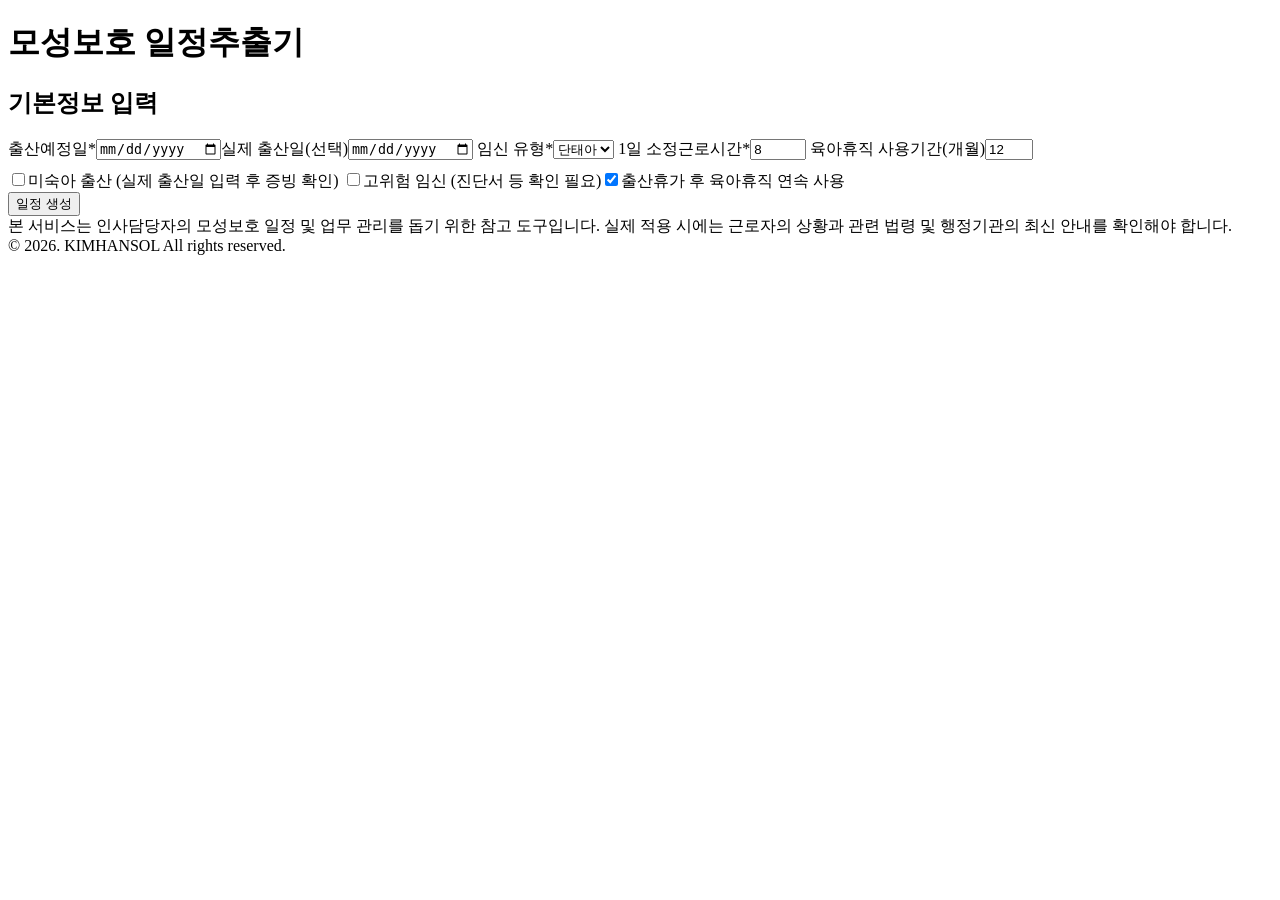
==== index.html @ 8192cdb0 "Add files via upload" ====
<!doctype html><html lang="ko"><head><meta charset="utf-8"><meta name="viewport" content="width=device-width,initial-scale=1">
<title>모성보호 일정추출기</title><link rel="stylesheet" href="css/app.css"></head><body>
<header><h1>모성보호 일정추출기</h1><span class="upd" id="upd"></span></header>
<main>
<section class="card"><h2 data-ic="📝">기본정보 입력</h2><div class="grid">
<label>출산예정일*<input type="date" id="edd"></label><label>실제 출산일(선택)<input type="date" id="birth"></label>
<label>임신 유형*<select id="multiple"><option value="0">단태아</option><option value="1">다태아</option></select></label>
<label>1일 소정근로시간*<input type="number" id="hours" value="8" min="1" max="8" step="0.5"></label>
<label>육아휴직 사용기간(개월)<input type="number" id="months" value="12" min="1" max="24"></label></div>
<div class="grid" style="margin-top:10px"><label class="ck"><input type="checkbox" id="prem">미숙아 출산 (실제 출산일 입력 후 증빙 확인)</label>
<label class="ck"><input type="checkbox" id="hr">고위험 임신 (진단서 등 확인 필요)</label><label class="ck"><input type="checkbox" id="linked" checked>출산휴가 후 육아휴직 연속 사용</label></div>
<button id="go">일정 생성</button> </section>
<div id="res" hidden><section class="card"><h2 data-ic="📅">일정 요약</h2><div class="cards" id="sum"></div><div id="warns"></div></section>
<section class="card"><h2 data-ic="🗓️">타임라인</h2><div id="tl"></div></section>
<section class="card"><h2 data-ic="📋">상세 일정표</h2><div class="wrap"><table><thead><tr><th>구분</th><th>시작일</th><th>종료일</th><th>기간</th><th>상태</th><th>적용 제도·근거</th><th></th></tr></thead><tbody id="tbody"></tbody></table></div>
<p class="note">근거: 근로기준법 제74조 (<a href="https://www.law.go.kr/법령/근로기준법" target="_blank" rel="noopener">국가법령정보센터</a>) · 임신기 단축(12주 이내/32주 이후, 고위험 전 기간) 안내 <a href="https://www.korea.kr/news/policyNewsView.do?newsId=148940076" target="_blank" rel="noopener">정책브리핑</a></p></section>
</div>
</main>
<footer>본 서비스는 인사담당자의 모성보호 일정 및 업무 관리를 돕기 위한 참고 도구입니다. 실제 적용 시에는 근로자의 상황과 관련 법령 및 행정기관의 최신 안내를 확인해야 합니다.<br>© 2026. KIMHANSOL All rights reserved.</footer>
<dialog id="dlg"><form method="dialog"><h2 id="dl-t"></h2><label>시작일<input type="date" id="d-s"></label><label>종료일<input type="date" id="d-e"></label><p class="note" id="d-sg"></p>
<div class="row"><button type="button" class="sec" id="d-reset">자동값으로 복원</button><button value="cancel" class="sec">취소</button><button id="d-save" value="ok">저장</button></div></form></dialog>
<script src="js/date-utils.js"></script><script src="js/regulations.js"></script><script src="js/leave-calculator.js"></script><script src="js/app.js"></script>
</body></html>
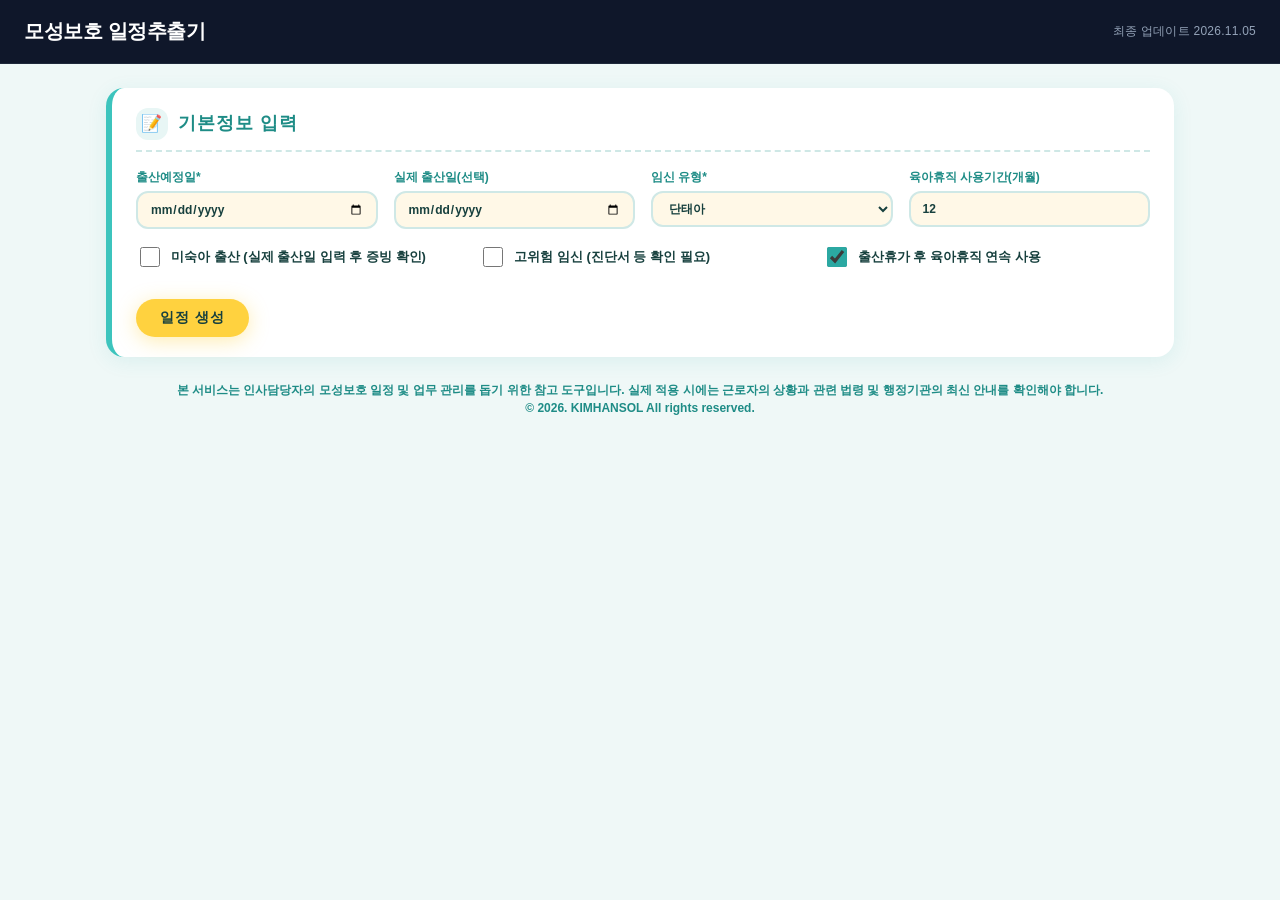
==== commit 981340e3: "Add files via upload" ====
--- a/index.html
+++ b/index.html
@@ -5,7 +5,6 @@
 <section class="card"><h2 data-ic="📝">기본정보 입력</h2><div class="grid">
 <label>출산예정일*<input type="date" id="edd"></label><label>실제 출산일(선택)<input type="date" id="birth"></label>
 <label>임신 유형*<select id="multiple"><option value="0">단태아</option><option value="1">다태아</option></select></label>
-<label>1일 소정근로시간*<input type="number" id="hours" value="8" min="1" max="8" step="0.5"></label>
 <label>육아휴직 사용기간(개월)<input type="number" id="months" value="12" min="1" max="24"></label></div>
 <div class="grid" style="margin-top:10px"><label class="ck"><input type="checkbox" id="prem">미숙아 출산 (실제 출산일 입력 후 증빙 확인)</label>
 <label class="ck"><input type="checkbox" id="hr">고위험 임신 (진단서 등 확인 필요)</label><label class="ck"><input type="checkbox" id="linked" checked>출산휴가 후 육아휴직 연속 사용</label></div>
@@ -13,7 +12,7 @@
 <div id="res" hidden><section class="card"><h2 data-ic="📅">일정 요약</h2><div class="cards" id="sum"></div><div id="warns"></div></section>
 <section class="card"><h2 data-ic="🗓️">타임라인</h2><div id="tl"></div></section>
 <section class="card"><h2 data-ic="📋">상세 일정표</h2><div class="wrap"><table><thead><tr><th>구분</th><th>시작일</th><th>종료일</th><th>기간</th><th>상태</th><th>적용 제도·근거</th><th></th></tr></thead><tbody id="tbody"></tbody></table></div>
-<p class="note">근거: 근로기준법 제74조 (<a href="https://www.law.go.kr/법령/근로기준법" target="_blank" rel="noopener">국가법령정보센터</a>) · 임신기 단축(12주 이내/32주 이후, 고위험 전 기간) 안내 <a href="https://www.korea.kr/news/policyNewsView.do?newsId=148940076" target="_blank" rel="noopener">정책브리핑</a></p></section>
+<p class="note">*임신기 근로시간 단축: 1일 근로시간이 8시간 미만인 경우 6시간이 되도록 단축 허용</p></section>
 </div>
 </main>
 <footer>본 서비스는 인사담당자의 모성보호 일정 및 업무 관리를 돕기 위한 참고 도구입니다. 실제 적용 시에는 근로자의 상황과 관련 법령 및 행정기관의 최신 안내를 확인해야 합니다.<br>© 2026. KIMHANSOL All rights reserved.</footer>
--- a/css/app.css
+++ b/css/app.css
@@ -0,0 +1,46 @@
+/* 절충안: 본문=Flip7 원색감(teal·coral·gold, 단색 버튼) / 헤더=Dock(다크 네이비 플랫) */
+:root{--teal:#2BA8A2;--tealL:#3CC4BD;--tealD:#1E8C86;--tealBG:#E8F6F5;--gold:#FFD23F;--goldL:#FFE47A;--goldD:#E6B800;--coral:#EF6C4A;--coralD:#D45233;
+--cream:#FFF8E7;--sky:#5DADE2;--surf:#EFF8F7;--ok:#27AE60;--red:#DC2626;--ink:#17403E;--line:#CFE8E6;--dark:#0F172A;
+--r-sm:8px;--r-md:12px;--r-lg:18px;--r-xl:24px;--bounce:cubic-bezier(.34,1.56,.64,1);
+--sh-card:0 4px 20px rgba(43,168,162,.10);--sh-gold:0 4px 20px rgba(255,210,63,.40);--sh-teal:0 4px 20px rgba(43,168,162,.30);--sh-focus:0 0 0 4px rgba(43,168,162,.15)}
+*{box-sizing:border-box}
+body{margin:0;font:14px/1.55 -apple-system,BlinkMacSystemFont,'Apple SD Gothic Neo','Malgun Gothic',sans-serif;font-weight:500;background:var(--surf);color:var(--ink)}
+/* 헤더: Dock */
+header{background:var(--dark);padding:16px 24px;display:flex;gap:16px;align-items:center;flex-wrap:wrap;border-bottom:1px solid #1E293B}
+header h1{margin:0;font-size:20px;font-weight:700;letter-spacing:-.02em;color:#fff}
+.badge{background:var(--ok);color:#fff;border-radius:8px;padding:5px 14px;font-size:13px;font-weight:600}
+.upd{margin-left:auto;color:#94A3B8;font-size:12px;font-weight:500;letter-spacing:.02em}
+main{max-width:1100px;margin:24px auto;padding:0 16px}
+.card{background:#fff;border-radius:var(--r-lg);border-left:6px solid var(--tealL);padding:20px 24px;margin-bottom:24px;box-shadow:var(--sh-card)}
+h2{display:flex;align-items:center;gap:10px;font-size:18px;font-weight:800;letter-spacing:1px;margin:0 0 16px;padding-bottom:10px;border-bottom:2px dashed var(--line);color:var(--tealD)}
+h2::before{content:attr(data-ic);display:inline-flex;align-items:center;justify-content:center;width:32px;height:32px;border-radius:var(--r-md);background:var(--tealBG);font-size:17px}
+.grid{display:grid;grid-template-columns:repeat(auto-fit,minmax(200px,1fr));gap:16px}
+label{display:flex;flex-direction:column;font-size:12px;font-weight:700;gap:4px;color:var(--tealD)}
+label.ck{flex-direction:row;align-items:center;gap:8px;font-size:13px;color:var(--ink);min-height:36px}
+input,select{min-height:36px;padding:7px 12px;background:var(--cream);border:2px solid var(--line);border-radius:var(--r-md);font:inherit;color:var(--ink);width:100%;transition:all .25s var(--bounce)}
+input:focus,select:focus{outline:0;border-color:var(--teal);box-shadow:var(--sh-focus)}
+input[type=checkbox]{width:20px;min-height:20px;height:20px;accent-color:var(--teal);padding:0}
+/* 버튼: 단색 필 + 골드 글로우 */
+button{min-height:36px;background:var(--gold);color:var(--ink);border:0;border-radius:999px;padding:8px 24px;cursor:pointer;font:inherit;font-weight:800;letter-spacing:1px;box-shadow:var(--sh-gold);transition:transform .2s var(--bounce),filter .2s}
+button:hover{filter:brightness(.97);transform:translateY(-1px)}button:active{transform:scale(.95)}
+button.sec{background:#fff;color:var(--tealD);border:2px solid var(--teal);box-shadow:none;padding:4px 16px}
+button.or{background:var(--teal);color:#fff;box-shadow:var(--sh-teal)}
+#go{margin-top:24px}#hrx{margin-left:8px}#hrx button{margin-top:24px}
+.cards{display:grid;grid-template-columns:repeat(auto-fit,minmax(230px,1fr));gap:16px}
+.sc{background:var(--tealBG);border-radius:var(--r-lg);padding:12px 16px}.sc small{color:var(--tealD);display:block;font-weight:700;font-size:12px}.sc b{font-size:15px;font-weight:800}
+.sc.ok{background:#EAF8EF}.sc.bad{background:#FDECEA}.sc.bad small,.sc.bad b{color:var(--red)}
+.warn{background:#FFF1EC;border-left:6px solid var(--coral);padding:8px 14px;margin:8px 0;border-radius:var(--r-md);font-size:13px;font-weight:600}
+.tlw{overflow-x:auto}.tl{position:relative;min-width:640px;padding-top:22px;margin:8px 0}.tr{position:relative;height:30px;margin:6px 0}
+.tb{position:absolute;top:0;height:26px;border-radius:999px;color:#fff;font-size:12px;font-weight:700;padding:3px 12px;overflow:hidden;white-space:nowrap;cursor:pointer;box-shadow:0 2px 8px rgba(0,0,0,.12);transition:transform .2s var(--bounce)}.tb:hover{transform:scale(1.03)}
+.tbo{position:absolute;top:5px;font-size:12px;font-weight:700;color:var(--ink);white-space:nowrap;cursor:pointer}
+.tk{position:absolute;top:0;bottom:0;border-left:1px dashed var(--line)}.tk span{position:absolute;top:0;left:3px;font-size:10px;font-weight:700;color:var(--tealD);white-space:nowrap}
+.edd{position:absolute;top:18px;bottom:-4px;width:3px;border-radius:2px;background:var(--goldD);box-shadow:var(--sh-gold)}
+table{border-collapse:separate;border-spacing:0;width:100%;font-size:13px}
+th,td{border-bottom:1px solid var(--line);padding:10px 8px;text-align:left;vertical-align:top}
+th{background:var(--tealBG);color:var(--tealD);font-weight:800;white-space:nowrap}th:first-child{border-radius:var(--r-md) 0 0 0}th:last-child{border-radius:0 var(--r-md) 0 0}
+.man{color:var(--coralD);font-weight:800}.auto{color:var(--tealD);font-weight:800}td input{padding:4px 8px;min-height:32px;font-size:12px}.wrap{overflow-x:auto}
+a{color:var(--tealD);font-weight:700}.note{font-size:12px;color:#5f7f7d}
+footer{max-width:1100px;margin:0 auto 32px;padding:0 16px;font-size:12px;color:var(--tealD);text-align:center;font-weight:600}
+dialog{border:0;border-radius:var(--r-xl);padding:24px;max-width:440px;width:92%;box-shadow:0 8px 32px rgba(0,0,0,.16);border-top:6px solid var(--gold)}
+dialog::backdrop{background:rgba(23,64,62,.45)}dialog label{margin-top:12px}.row{display:flex;gap:8px;margin-top:20px;justify-content:flex-end;flex-wrap:wrap}
+[hidden]{display:none!important}@media(max-width:600px){header h1{font-size:17px}.card{padding:16px}}
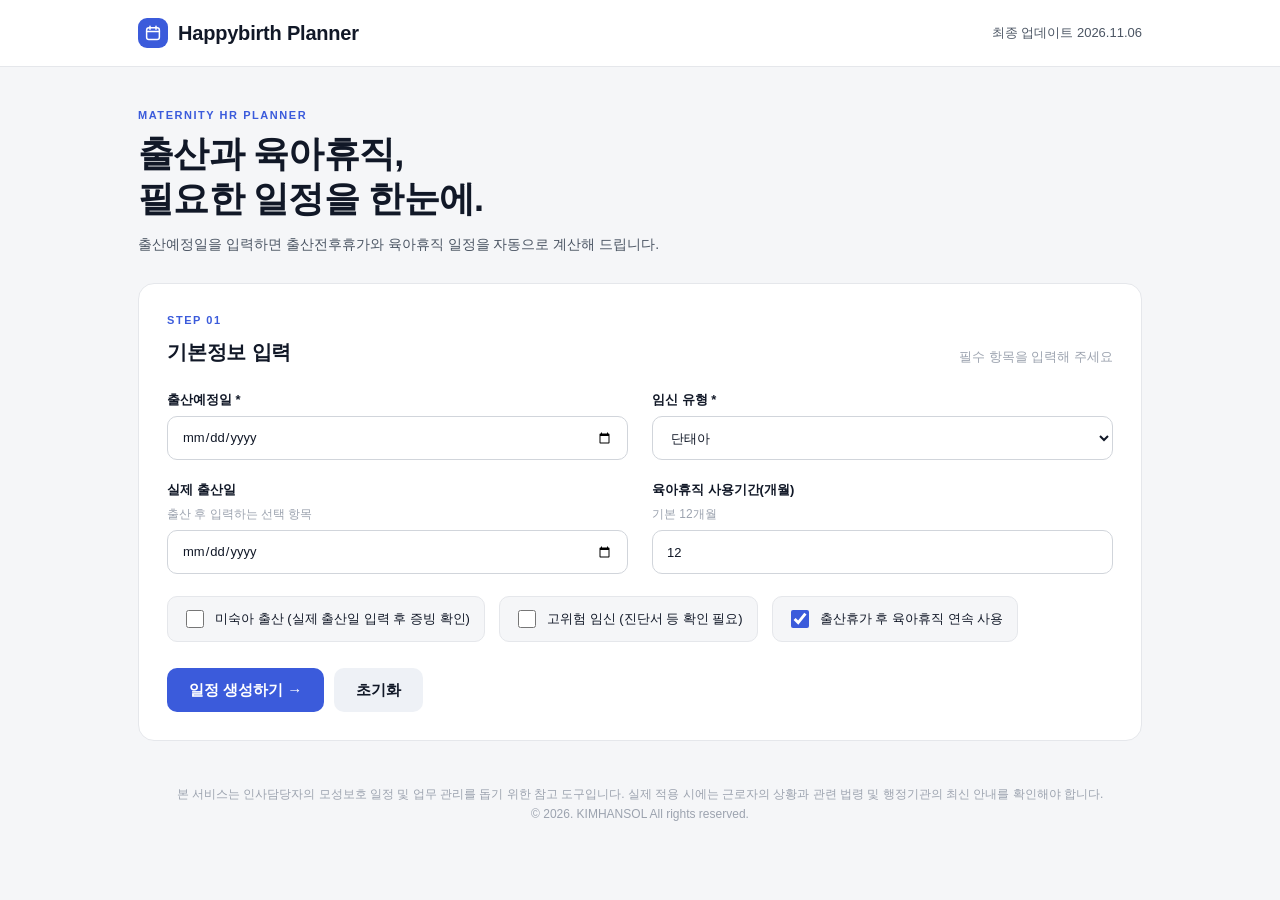
==== commit c085e1c0: "Add files via upload 전반적인 디자인 및 일부 구조, 기능" ====
--- a/index.html
+++ b/index.html
@@ -1,18 +1,30 @@
 <!doctype html><html lang="ko"><head><meta charset="utf-8"><meta name="viewport" content="width=device-width,initial-scale=1">
-<title>모성보호 일정추출기</title><link rel="stylesheet" href="css/app.css"></head><body>
-<header><h1>모성보호 일정추출기</h1><span class="upd" id="upd"></span></header>
+<title>Happybirth Planner</title><link rel="stylesheet" href="css/app.css"></head><body>
+<header><div class="wrapc"><div class="logo"><i><svg viewBox="0 0 24 24" width="18" height="18" fill="none" stroke="#fff" stroke-width="2" stroke-linecap="round" stroke-linejoin="round" aria-hidden="true"><rect x="3.5" y="5" width="17" height="15.5" rx="3"/><path d="M3.5 10h17M8 3v4M16 3v4"/></svg></i>Happybirth Planner</div><span class="upd" id="upd"></span></div></header>
 <main>
-<section class="card"><h2 data-ic="📝">기본정보 입력</h2><div class="grid">
-<label>출산예정일*<input type="date" id="edd"></label><label>실제 출산일(선택)<input type="date" id="birth"></label>
-<label>임신 유형*<select id="multiple"><option value="0">단태아</option><option value="1">다태아</option></select></label>
-<label>육아휴직 사용기간(개월)<input type="number" id="months" value="12" min="1" max="24"></label></div>
-<div class="grid" style="margin-top:10px"><label class="ck"><input type="checkbox" id="prem">미숙아 출산 (실제 출산일 입력 후 증빙 확인)</label>
-<label class="ck"><input type="checkbox" id="hr">고위험 임신 (진단서 등 확인 필요)</label><label class="ck"><input type="checkbox" id="linked" checked>출산휴가 후 육아휴직 연속 사용</label></div>
-<button id="go">일정 생성</button> </section>
-<div id="res" hidden><section class="card"><h2 data-ic="📅">일정 요약</h2><div class="cards" id="sum"></div><div id="warns"></div></section>
-<section class="card"><h2 data-ic="🗓️">타임라인</h2><div id="tl"></div></section>
-<section class="card"><h2 data-ic="📋">상세 일정표</h2><div class="wrap"><table><thead><tr><th>구분</th><th>시작일</th><th>종료일</th><th>기간</th><th>상태</th><th>적용 제도·근거</th><th></th></tr></thead><tbody id="tbody"></tbody></table></div>
+<div id="inp">
+<p class="eyebrow">Maternity HR Planner</p><h1>출산과 육아휴직,<br>필요한 일정을 한눈에.</h1>
+<p class="lead">출산예정일을 입력하면 출산전후휴가와 육아휴직 일정을 자동으로 계산해 드립니다.</p>
+<section class="card"><div class="chead"><div><p class="eyebrow">Step 01</p><h2>기본정보 입력</h2></div><span class="hint">필수 항목을 입력해 주세요</span></div>
+<div class="grid">
+<label>출산예정일 *<input type="date" id="edd"></label>
+<label>임신 유형 *<select id="multiple"><option value="0">단태아</option><option value="1">다태아</option></select></label>
+<label>실제 출산일<small>출산 후 입력하는 선택 항목</small><input type="date" id="birth"></label>
+<label>육아휴직 사용기간(개월)<small>기본 12개월</small><input type="number" id="months" value="12" min="1" max="24"></label></div>
+<div class="opts"><label class="ck"><input type="checkbox" id="prem">미숙아 출산 (실제 출산일 입력 후 증빙 확인)</label>
+<label class="ck"><input type="checkbox" id="hr">고위험 임신 (진단서 등 확인 필요)</label>
+<label class="ck"><input type="checkbox" id="linked" checked>출산휴가 후 육아휴직 연속 사용</label></div>
+<div class="btns"><button id="go">일정 생성하기 →</button><button class="sec" id="reset" type="button">초기화</button></div></section>
+</div>
+<div id="res" hidden>
+<div class="rhead"><div><p class="eyebrow">Timeline</p><h1>모성보호 일정</h1><p class="lead" id="rs"></p></div>
+<div class="ract noprint"><button class="sec" id="back" type="button">처음으로</button></div></div>
+<div class="cards" id="sum"></div><div id="chk"></div><div id="warns"></div>
+<section class="card"><div class="chead"><div><h2>주요 일정</h2></div><span class="hint noprint">일정별 날짜 수정 가능</span></div><div class="kcs" id="key"></div></section>
+<section class="card"><div class="chead"><div><h2>타임라인</h2></div></div><div id="tl"></div></section>
+<section class="card"><div class="chead"><div><h2>상세 일정표</h2></div></div><div class="wrap"><table><thead><tr><th>일정</th><th>시작일</th><th>종료일</th><th>기간</th><th>구분</th><th>적용 제도·근거</th><th class="noprint">수정</th></tr></thead><tbody id="tbody"></tbody></table></div>
 <p class="note">*임신기 근로시간 단축: 1일 근로시간이 8시간 미만인 경우 6시간이 되도록 단축 허용</p></section>
+
 </div>
 </main>
 <footer>본 서비스는 인사담당자의 모성보호 일정 및 업무 관리를 돕기 위한 참고 도구입니다. 실제 적용 시에는 근로자의 상황과 관련 법령 및 행정기관의 최신 안내를 확인해야 합니다.<br>© 2026. KIMHANSOL All rights reserved.</footer>
--- a/css/app.css
+++ b/css/app.css
@@ -1,46 +1,76 @@
-/* 절충안: 본문=Flip7 원색감(teal·coral·gold, 단색 버튼) / 헤더=Dock(다크 네이비 플랫) */
-:root{--teal:#2BA8A2;--tealL:#3CC4BD;--tealD:#1E8C86;--tealBG:#E8F6F5;--gold:#FFD23F;--goldL:#FFE47A;--goldD:#E6B800;--coral:#EF6C4A;--coralD:#D45233;
---cream:#FFF8E7;--sky:#5DADE2;--surf:#EFF8F7;--ok:#27AE60;--red:#DC2626;--ink:#17403E;--line:#CFE8E6;--dark:#0F172A;
---r-sm:8px;--r-md:12px;--r-lg:18px;--r-xl:24px;--bounce:cubic-bezier(.34,1.56,.64,1);
---sh-card:0 4px 20px rgba(43,168,162,.10);--sh-gold:0 4px 20px rgba(255,210,63,.40);--sh-teal:0 4px 20px rgba(43,168,162,.30);--sh-focus:0 0 0 4px rgba(43,168,162,.15)}
+/* Happybirth Planner — 파란 단색 액센트, 흰 카드(1px 테두리·16px), 넉넉한 여백, 영문 라벨+큰 제목 위계 */
+:root{--acc:#3B5BDB;--accH:#364FC7;--accBG:#EEF2FF;--tx:#111827;--tx2:#4B5563;--mut:#9CA3AF;--bd:#E5E7EB;--bg:#F5F6F8;--sec:#EEF1F6;--secH:#E3E8F0;
+--green:#2B8A63;--red:#DC2626;--redBG:#FEF2F2;--okBG:#ECFDF5;--amber:#B45309;--amberBG:#FFF4E5;--r:16px;--r-sm:10px}
 *{box-sizing:border-box}
-body{margin:0;font:14px/1.55 -apple-system,BlinkMacSystemFont,'Apple SD Gothic Neo','Malgun Gothic',sans-serif;font-weight:500;background:var(--surf);color:var(--ink)}
-/* 헤더: Dock */
-header{background:var(--dark);padding:16px 24px;display:flex;gap:16px;align-items:center;flex-wrap:wrap;border-bottom:1px solid #1E293B}
-header h1{margin:0;font-size:20px;font-weight:700;letter-spacing:-.02em;color:#fff}
-.badge{background:var(--ok);color:#fff;border-radius:8px;padding:5px 14px;font-size:13px;font-weight:600}
-.upd{margin-left:auto;color:#94A3B8;font-size:12px;font-weight:500;letter-spacing:.02em}
-main{max-width:1100px;margin:24px auto;padding:0 16px}
-.card{background:#fff;border-radius:var(--r-lg);border-left:6px solid var(--tealL);padding:20px 24px;margin-bottom:24px;box-shadow:var(--sh-card)}
-h2{display:flex;align-items:center;gap:10px;font-size:18px;font-weight:800;letter-spacing:1px;margin:0 0 16px;padding-bottom:10px;border-bottom:2px dashed var(--line);color:var(--tealD)}
-h2::before{content:attr(data-ic);display:inline-flex;align-items:center;justify-content:center;width:32px;height:32px;border-radius:var(--r-md);background:var(--tealBG);font-size:17px}
-.grid{display:grid;grid-template-columns:repeat(auto-fit,minmax(200px,1fr));gap:16px}
-label{display:flex;flex-direction:column;font-size:12px;font-weight:700;gap:4px;color:var(--tealD)}
-label.ck{flex-direction:row;align-items:center;gap:8px;font-size:13px;color:var(--ink);min-height:36px}
-input,select{min-height:36px;padding:7px 12px;background:var(--cream);border:2px solid var(--line);border-radius:var(--r-md);font:inherit;color:var(--ink);width:100%;transition:all .25s var(--bounce)}
-input:focus,select:focus{outline:0;border-color:var(--teal);box-shadow:var(--sh-focus)}
-input[type=checkbox]{width:20px;min-height:20px;height:20px;accent-color:var(--teal);padding:0}
-/* 버튼: 단색 필 + 골드 글로우 */
-button{min-height:36px;background:var(--gold);color:var(--ink);border:0;border-radius:999px;padding:8px 24px;cursor:pointer;font:inherit;font-weight:800;letter-spacing:1px;box-shadow:var(--sh-gold);transition:transform .2s var(--bounce),filter .2s}
-button:hover{filter:brightness(.97);transform:translateY(-1px)}button:active{transform:scale(.95)}
-button.sec{background:#fff;color:var(--tealD);border:2px solid var(--teal);box-shadow:none;padding:4px 16px}
-button.or{background:var(--teal);color:#fff;box-shadow:var(--sh-teal)}
-#go{margin-top:24px}#hrx{margin-left:8px}#hrx button{margin-top:24px}
-.cards{display:grid;grid-template-columns:repeat(auto-fit,minmax(230px,1fr));gap:16px}
-.sc{background:var(--tealBG);border-radius:var(--r-lg);padding:12px 16px}.sc small{color:var(--tealD);display:block;font-weight:700;font-size:12px}.sc b{font-size:15px;font-weight:800}
-.sc.ok{background:#EAF8EF}.sc.bad{background:#FDECEA}.sc.bad small,.sc.bad b{color:var(--red)}
-.warn{background:#FFF1EC;border-left:6px solid var(--coral);padding:8px 14px;margin:8px 0;border-radius:var(--r-md);font-size:13px;font-weight:600}
-.tlw{overflow-x:auto}.tl{position:relative;min-width:640px;padding-top:22px;margin:8px 0}.tr{position:relative;height:30px;margin:6px 0}
-.tb{position:absolute;top:0;height:26px;border-radius:999px;color:#fff;font-size:12px;font-weight:700;padding:3px 12px;overflow:hidden;white-space:nowrap;cursor:pointer;box-shadow:0 2px 8px rgba(0,0,0,.12);transition:transform .2s var(--bounce)}.tb:hover{transform:scale(1.03)}
-.tbo{position:absolute;top:5px;font-size:12px;font-weight:700;color:var(--ink);white-space:nowrap;cursor:pointer}
-.tk{position:absolute;top:0;bottom:0;border-left:1px dashed var(--line)}.tk span{position:absolute;top:0;left:3px;font-size:10px;font-weight:700;color:var(--tealD);white-space:nowrap}
-.edd{position:absolute;top:18px;bottom:-4px;width:3px;border-radius:2px;background:var(--goldD);box-shadow:var(--sh-gold)}
-table{border-collapse:separate;border-spacing:0;width:100%;font-size:13px}
-th,td{border-bottom:1px solid var(--line);padding:10px 8px;text-align:left;vertical-align:top}
-th{background:var(--tealBG);color:var(--tealD);font-weight:800;white-space:nowrap}th:first-child{border-radius:var(--r-md) 0 0 0}th:last-child{border-radius:0 var(--r-md) 0 0}
-.man{color:var(--coralD);font-weight:800}.auto{color:var(--tealD);font-weight:800}td input{padding:4px 8px;min-height:32px;font-size:12px}.wrap{overflow-x:auto}
-a{color:var(--tealD);font-weight:700}.note{font-size:12px;color:#5f7f7d}
-footer{max-width:1100px;margin:0 auto 32px;padding:0 16px;font-size:12px;color:var(--tealD);text-align:center;font-weight:600}
-dialog{border:0;border-radius:var(--r-xl);padding:24px;max-width:440px;width:92%;box-shadow:0 8px 32px rgba(0,0,0,.16);border-top:6px solid var(--gold)}
-dialog::backdrop{background:rgba(23,64,62,.45)}dialog label{margin-top:12px}.row{display:flex;gap:8px;margin-top:20px;justify-content:flex-end;flex-wrap:wrap}
-[hidden]{display:none!important}@media(max-width:600px){header h1{font-size:17px}.card{padding:16px}}
+body{margin:0;font:15px/1.6 -apple-system,BlinkMacSystemFont,'Apple SD Gothic Neo','Malgun Gothic','Segoe UI',sans-serif;background:var(--bg);color:var(--tx)}
+.wrapc{max-width:1036px;margin:0 auto;padding:0 16px}
+/* 헤더 */
+header{background:#fff;border-bottom:1px solid var(--bd)}
+header .wrapc{display:flex;align-items:center;gap:12px;height:66px}
+.logo{display:flex;align-items:center;gap:10px;font-size:20px;font-weight:800;letter-spacing:-.01em}
+.logo i{width:30px;height:30px;border-radius:9px;background:var(--acc);display:flex;align-items:center;justify-content:center}
+.hrb{background:var(--green);color:#fff;border-radius:999px;padding:4px 14px;font-size:12px;font-weight:700}
+.upd{margin-left:auto;color:var(--tx2);font-size:13px}
+main{max-width:1036px;margin:0 auto;padding:40px 16px 24px}
+/* 제목 위계 */
+.eyebrow{font-size:11px;font-weight:800;letter-spacing:.14em;text-transform:uppercase;color:var(--acc);margin:0 0 6px}
+h1{margin:0 0 12px;font-size:36px;line-height:1.25;font-weight:800;letter-spacing:-.02em}
+.lead{margin:0 0 28px;color:var(--tx2);font-size:14px}
+h2{margin:0;font-size:20px;font-weight:700;letter-spacing:-.01em}
+.card{background:#fff;border:1px solid var(--bd);border-radius:var(--r);padding:28px;margin-bottom:20px}
+.chead{display:flex;align-items:flex-end;justify-content:space-between;gap:12px;margin-bottom:22px}
+.chead .hint{color:var(--mut);font-size:13px}
+/* 폼 */
+.grid{display:grid;grid-template-columns:1fr 1fr;gap:20px 24px}
+label{display:flex;flex-direction:column;gap:6px;font-size:13px;font-weight:700;color:var(--tx)}
+label small{font-weight:400;color:var(--mut);font-size:12px;margin-top:-2px}
+input,select{height:44px;padding:0 14px;background:#fff;border:1px solid #D1D5DB;border-radius:var(--r-sm);font:inherit;font-weight:500;color:var(--tx);width:100%;transition:border-color .15s,box-shadow .15s}
+input:focus,select:focus{outline:0;border-color:var(--acc);box-shadow:0 0 0 3px rgba(59,91,219,.15)}
+.opts{display:flex;flex-wrap:wrap;gap:10px 14px;margin-top:22px}
+label.ck{flex-direction:row;align-items:center;gap:8px;font-size:13px;font-weight:500;background:var(--bg);border:1px solid var(--bd);border-radius:var(--r-sm);padding:10px 14px;cursor:pointer}
+input[type=checkbox]{width:18px;height:18px;accent-color:var(--acc);padding:0}
+.btns{display:flex;flex-wrap:wrap;gap:10px;margin-top:26px}
+/* 버튼 */
+button{white-space:nowrap;height:44px;background:var(--acc);color:#fff;border:0;border-radius:var(--r-sm);padding:0 22px;cursor:pointer;font:inherit;font-weight:700;transition:background .15s}
+button:hover{background:var(--accH)}
+button.sec{background:var(--sec);color:var(--tx)}button.sec:hover{background:var(--secH)}
+button.mini{height:34px;padding:0 16px;font-size:13px}
+/* 결과 상단 */
+.rhead{display:flex;align-items:flex-end;justify-content:space-between;gap:16px;flex-wrap:wrap;margin-bottom:24px}
+.rhead h1{margin-bottom:8px}.rhead .lead{margin:0}
+.ract{display:flex;gap:8px;flex-wrap:wrap}
+.cards{display:grid;grid-template-columns:repeat(4,1fr);gap:16px;margin-bottom:16px}
+.sc{background:#fff;border:1px solid var(--bd);border-radius:var(--r);padding:18px 20px}
+.sc small{display:block;color:var(--tx2);font-size:12px;margin-bottom:6px}.sc b{display:block;font-size:17px;font-weight:800;letter-spacing:-.01em}.sc span{display:block;margin-top:6px;color:var(--mut);font-size:12px}
+.chk{display:flex;gap:10px;align-items:center;flex-wrap:wrap;border-radius:var(--r);padding:14px 20px;margin-bottom:16px;font-size:14px;font-weight:700}
+.chk.ok{background:var(--okBG);color:#047857;border:1px solid #A7F3D0}.chk.bad{background:var(--redBG);color:var(--red);border:1px solid #FECACA}
+.chk em{font-style:normal;font-weight:500;font-size:13px;opacity:.9}
+.warn{background:#FFFBEB;border:1px solid #FDE68A;color:#92400E;padding:10px 16px;margin:0 0 8px;border-radius:var(--r-sm);font-size:13px}
+#warns{margin-bottom:20px}
+/* 주요 일정 카드 */
+.kcs{display:grid;grid-template-columns:repeat(auto-fit,minmax(210px,1fr));gap:14px}
+.kc{background:#fff;border:1px solid var(--bd);border-top:3px solid var(--acc);border-radius:var(--r-sm);padding:16px 18px;cursor:pointer;transition:box-shadow .15s}
+.kc:hover{box-shadow:0 4px 14px rgba(17,24,39,.08)}
+.kc small{display:block;color:var(--tx2);font-size:12px}.kc b{display:block;font-size:18px;font-weight:800;margin:6px 0 4px}.kc span{color:var(--mut);font-size:12px}
+/* 타임라인 */
+.tlw{overflow-x:auto}.tl{position:relative;min-width:640px;padding-top:22px;margin:4px 0}.tr{position:relative;height:30px;margin:6px 0}
+.tb{position:absolute;top:0;height:26px;border-radius:8px;color:#fff;font-size:12px;font-weight:700;padding:4px 10px;overflow:hidden;white-space:nowrap;cursor:pointer;transition:filter .15s}.tb:hover{filter:brightness(.92)}
+.tbo{position:absolute;top:5px;font-size:12px;font-weight:700;color:var(--tx2);white-space:nowrap;cursor:pointer}
+.tk{position:absolute;top:0;bottom:0;border-left:1px dashed var(--bd)}.tk span{position:absolute;top:0;left:4px;font-size:10px;font-weight:600;color:var(--mut);white-space:nowrap}
+.edd{position:absolute;top:18px;bottom:-4px;width:2px;background:#F59E0B}
+/* 표 */
+.wrap{overflow-x:auto}
+table{border-collapse:collapse;width:100%;font-size:13px}
+th{background:#F8FAFC;color:var(--tx2);font-weight:700;font-size:12px;white-space:nowrap;text-align:left;padding:12px 12px}
+td{border-bottom:1px solid var(--bd);padding:14px 12px;vertical-align:middle;white-space:nowrap}td.basis{white-space:normal;min-width:240px;color:var(--tx2)}td b{font-weight:700}
+td input[type=date]{height:34px;font-size:12px;padding:0 8px}
+.pill{display:inline-block;border-radius:999px;padding:2px 10px;font-size:11px;font-weight:700;background:var(--accBG);color:var(--acc)}.pill.man{background:var(--amberBG);color:var(--amber)}
+a{color:var(--acc);font-weight:600}a:hover{color:var(--accH)}.note{font-size:12px;color:var(--tx2);margin:14px 0 0}
+footer{max-width:1036px;margin:0 auto 40px;padding:0 16px;font-size:12px;color:var(--mut);text-align:center}
+/* 수정창 */
+dialog{border:1px solid var(--bd);border-radius:var(--r);padding:26px;max-width:440px;width:92%;box-shadow:0 16px 40px rgba(17,24,39,.18);color:var(--tx)}
+dialog::backdrop{background:rgba(17,24,39,.45)}dialog h2{font-size:18px;margin-bottom:16px}dialog label{margin-top:14px}
+.row{display:flex;gap:8px;margin-top:22px;justify-content:flex-end;flex-wrap:wrap}.row button{height:40px;padding:0 16px}
+[hidden]{display:none!important}
+@media(max-width:760px){h1{font-size:28px}.grid{grid-template-columns:1fr}.cards{grid-template-columns:1fr 1fr}.card{padding:20px}.upd{font-size:11px}.logo{font-size:17px}}
+@media print{header,footer,.noprint,dialog,#inp{display:none!important}body{background:#fff}.card,.sc,.kc{break-inside:avoid}main{padding-top:0}}
